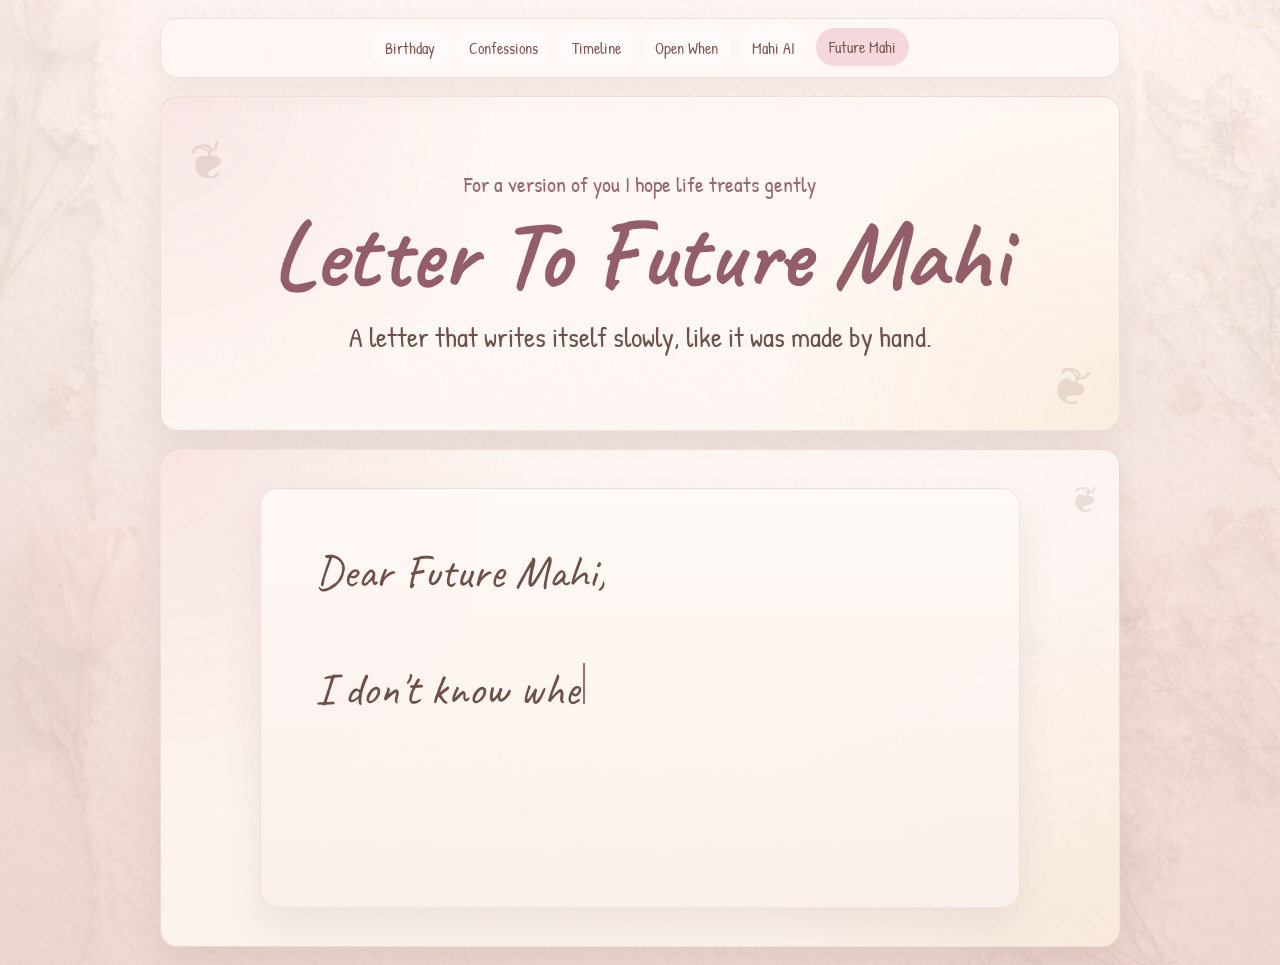
==== future-mahi/index.html @ 1a1420a4 "Initial commit" ====
<!DOCTYPE html>
<html lang="en">
<head>
  <meta charset="UTF-8">
  <meta name="viewport" content="width=device-width, initial-scale=1.0">
  <title>Letter To Future Mahi</title>
  <link rel="preconnect" href="https://fonts.googleapis.com">
  <link rel="preconnect" href="https://fonts.gstatic.com" crossorigin>
  <link href="https://fonts.googleapis.com/css2?family=Caveat:wght@500;600;700&family=Patrick+Hand&display=swap" rel="stylesheet">
  <link rel="stylesheet" href="../shared/new-pages.css">
</head>
<body>
  <main class="love-page">
    <div class="love-wrap">
      <nav class="love-nav" aria-label="Mahi pages">
        <a href="../index.html">Birthday</a>
        <a href="../things-i-never-said/">Confessions</a>
        <a href="../our-timeline/">Timeline</a>
        <a href="../open-when/">Open When</a>
        <a href="../mahi-ai/">Mahi AI</a>
        <a class="active" href="../future-mahi/">Future Mahi</a>
      </nav>

      <section class="love-hero">
        <div>
          <p class="eyebrow">For a version of you I hope life treats gently</p>
          <h1>Letter To Future Mahi</h1>
          <p class="hero-copy">A letter that writes itself slowly, like it was made by hand.</p>
        </div>
      </section>

      <section class="love-card">
        <div class="future-letter" data-future-letter></div>
      </section>
    </div>
  </main>
  <script src="../shared/new-pages.js"></script>
</body>
</html>
---- shared/new-pages.css ----
* {
  box-sizing: border-box;
}

html {
  scroll-behavior: smooth;
}

body {
  margin: 0;
  min-height: 100vh;
  background: #ead9d2;
  color: #6e514d;
  font-family: "Patrick Hand", cursive;
}

button,
textarea,
input {
  font: inherit;
}

.love-page {
  min-height: 100vh;
  background:
    linear-gradient(rgba(255, 247, 244, 0.84), rgba(238, 216, 209, 0.88)),
    url("../back2.png") center / cover fixed no-repeat;
  padding: 18px;
}

.love-wrap {
  width: min(100%, 960px);
  margin: 0 auto;
}

.love-nav {
  position: sticky;
  top: 10px;
  z-index: 20;
  display: flex;
  gap: 8px;
  align-items: center;
  justify-content: center;
  flex-wrap: wrap;
  padding: 10px;
  margin-bottom: 18px;
  border-radius: 18px;
  background: rgba(255, 250, 247, 0.68);
  border: 1px solid rgba(173, 126, 121, 0.18);
  box-shadow: 0 12px 28px rgba(111, 76, 73, 0.08);
  backdrop-filter: blur(4px);
}

.love-nav a {
  color: #7a5752;
  text-decoration: none;
  padding: 8px 13px;
  border-radius: 999px;
  background: rgba(255,255,255,0.48);
  transition: transform .2s ease, background .2s ease;
}

.love-nav a:hover,
.love-nav a.active {
  transform: translateY(-1px);
  background: rgba(226, 154, 169, 0.34);
}

.love-hero,
.love-card {
  position: relative;
  overflow: hidden;
  border-radius: 18px;
  background:
    radial-gradient(circle at top left, rgba(231, 169, 180, 0.22), transparent 34%),
    radial-gradient(circle at bottom right, rgba(242, 209, 155, 0.24), transparent 34%),
    rgba(255, 250, 247, 0.78);
  border: 1px solid rgba(190, 139, 133, 0.18);
  box-shadow: 0 18px 38px rgba(112, 75, 75, 0.10);
}

.love-hero {
  min-height: 220px;
  display: grid;
  place-items: center;
  text-align: center;
  padding: clamp(34px, 6vw, 72px) clamp(18px, 5vw, 64px);
}

.love-hero::before,
.love-hero::after,
.love-card::before {
  content: "\2766";
  position: absolute;
  color: rgba(151, 99, 109, 0.17);
  font-size: 74px;
  line-height: 1;
  pointer-events: none;
}

.love-hero::before {
  left: 24px;
  top: 18px;
  transform: rotate(-14deg);
}

.love-hero::after {
  right: 28px;
  bottom: 16px;
  transform: rotate(12deg);
}

.love-card::before {
  right: 22px;
  top: 16px;
  font-size: 54px;
}

.eyebrow {
  margin: 0 0 8px;
  font-size: clamp(17px, 2vw, 22px);
  color: #986872;
}

h1,
h2 {
  margin: 0;
  font-family: "Caveat", cursive;
  color: #935d69;
  line-height: 1;
}

h1 {
  font-size: clamp(48px, 9vw, 96px);
}

h2 {
  font-size: clamp(34px, 5vw, 58px);
}

.hero-copy {
  max-width: 660px;
  margin: 14px auto 0;
  font-size: clamp(20px, 2.4vw, 28px);
  line-height: 1.45;
}

.love-card {
  margin-top: 18px;
  padding: clamp(20px, 4vw, 38px);
}

.soft-btn {
  border: 0;
  border-radius: 999px;
  padding: 12px 24px;
  color: #fff;
  background: linear-gradient(135deg, #e58ca0, #c95f7b);
  box-shadow: 0 10px 22px rgba(145, 86, 98, 0.16);
  cursor: pointer;
  transition: transform .2s ease, box-shadow .2s ease;
}

.soft-btn:hover {
  transform: translateY(-2px);
  box-shadow: 0 13px 26px rgba(145, 86, 98, 0.18);
}

.gold-btn {
  color: #684b27;
  background: linear-gradient(135deg, #f3d7a2, #e6b96f);
}

.confession-card {
  min-height: 260px;
  display: grid;
  place-items: center;
  text-align: center;
  padding: clamp(24px, 5vw, 54px);
}

.confession-text {
  font-family: "Caveat", cursive;
  font-size: clamp(34px, 5.5vw, 68px);
  line-height: 1.16;
  color: #704f4a;
  opacity: 0;
  transform: translateY(14px);
}

.confession-text.show {
  animation: softReveal .65s ease forwards;
}

.confession-controls,
.ai-moods {
  display: flex;
  justify-content: center;
  gap: 10px;
  flex-wrap: wrap;
  margin-top: 18px;
}

.counter {
  margin-top: 10px;
  text-align: center;
  color: #9b7370;
}

.timeline {
  position: relative;
  margin: 10px auto 0;
  max-width: 760px;
  padding-left: 22px;
}

.timeline::before {
  content: "";
  position: absolute;
  left: 21px;
  top: 18px;
  bottom: 18px;
  width: 2px;
  background: linear-gradient(#e4a1b0, #e8bf7e);
}

.timeline-item {
  position: relative;
  margin: 0 0 18px;
  padding-left: 30px;
  opacity: 0;
  transform: translateY(18px);
  animation: softReveal .75s ease forwards;
}

.timeline-item:nth-child(2) { animation-delay: .12s; }
.timeline-item:nth-child(3) { animation-delay: .24s; }
.timeline-item:nth-child(4) { animation-delay: .36s; }
.timeline-item:nth-child(5) { animation-delay: .48s; }
.timeline-item:nth-child(6) { animation-delay: .60s; }
.timeline-item:nth-child(7) { animation-delay: .72s; }

.timeline-dot {
  position: absolute;
  left: -7px;
  top: 9px;
  width: 16px;
  height: 16px;
  border-radius: 50%;
  background: #d9768d;
  box-shadow: 0 0 0 7px rgba(217, 118, 141, 0.15);
}

.timeline-box {
  padding: 18px;
  border-radius: 14px;
  background: rgba(255,255,255,0.66);
  border: 1px solid rgba(190, 139, 133, 0.16);
}

.timeline-title {
  font-family: "Caveat", cursive;
  font-size: clamp(28px, 4vw, 42px);
  color: #965f6b;
}

.timeline-copy {
  font-size: clamp(18px, 2vw, 23px);
  line-height: 1.45;
  margin-top: 4px;
}

.open-grid {
  display: grid;
  grid-template-columns: repeat(2, minmax(0, 1fr));
  gap: 14px;
}

.open-card {
  min-height: 158px;
  border: 0;
  border-radius: 16px;
  padding: 20px;
  text-align: left;
  color: #6e514d;
  background:
    linear-gradient(135deg, rgba(255,255,255,0.78), rgba(246, 224, 218, 0.78));
  box-shadow: 0 12px 22px rgba(112, 75, 75, 0.08);
  cursor: pointer;
  transition: transform .22s ease, box-shadow .22s ease;
}

.open-card:hover {
  transform: translateY(-4px) rotate(-.5deg);
  box-shadow: 0 16px 28px rgba(112, 75, 75, 0.12);
}

.open-card-title {
  font-family: "Caveat", cursive;
  font-size: clamp(30px, 4vw, 46px);
  color: #945d69;
  line-height: 1;
}

.open-message {
  display: none;
  margin-top: 12px;
  font-size: clamp(19px, 2.2vw, 26px);
  line-height: 1.45;
}

.open-card.open .open-message {
  display: block;
  animation: softReveal .45s ease;
}

.chat-window {
  max-width: 760px;
  margin: 0 auto;
  display: grid;
  gap: 12px;
}

.bubble {
  max-width: 82%;
  padding: 14px 18px;
  border-radius: 18px;
  font-size: clamp(19px, 2.2vw, 25px);
  line-height: 1.45;
  box-shadow: 0 10px 20px rgba(112, 75, 75, 0.08);
}

.bubble.mahi {
  justify-self: start;
  background: rgba(255,255,255,0.78);
}

.bubble.ai {
  justify-self: end;
  background: rgba(229, 140, 160, 0.22);
}

.heart-float {
  position: fixed;
  top: 100vh;
  pointer-events: none;
  animation: floatHeart 2.4s ease-out forwards;
  color: #c95f7b;
  z-index: 50;
}

.future-letter {
  max-width: 760px;
  margin: 0 auto;
  min-height: 420px;
  padding: clamp(24px, 5vw, 54px);
  border-radius: 18px;
  background:
    linear-gradient(rgba(255,249,246,0.92), rgba(249,239,234,0.92));
  border: 1px solid rgba(190, 139, 133, 0.18);
  box-shadow: 0 18px 38px rgba(112, 75, 75, 0.10);
  font-family: "Caveat", cursive;
  font-size: clamp(27px, 4vw, 46px);
  line-height: 1.28;
  color: #6f4f4a;
  white-space: pre-line;
}

.typing-caret::after {
  content: "";
  display: inline-block;
  width: 2px;
  height: .9em;
  margin-left: 4px;
  background: #a46b74;
  animation: caretBlink .72s step-end infinite;
}

@keyframes softReveal {
  to {
    opacity: 1;
    transform: translateY(0);
  }
}

@keyframes caretBlink {
  50% { opacity: 0; }
}

@keyframes floatHeart {
  to {
    transform: translateY(-120vh) rotate(18deg);
    opacity: 0;
  }
}

@media (max-width: 680px) {
  .love-page {
    padding: 10px;
    background-attachment: scroll;
  }

  .love-nav {
    position: relative;
    top: 0;
    justify-content: flex-start;
    overflow-x: auto;
    flex-wrap: nowrap;
  }

  .love-nav a {
    white-space: nowrap;
  }

  .love-hero {
    min-height: 190px;
    padding: 34px 16px;
  }

  .open-grid {
    grid-template-columns: 1fr;
  }

  .bubble {
    max-width: 94%;
  }

  .future-letter {
    min-height: 360px;
  }
}
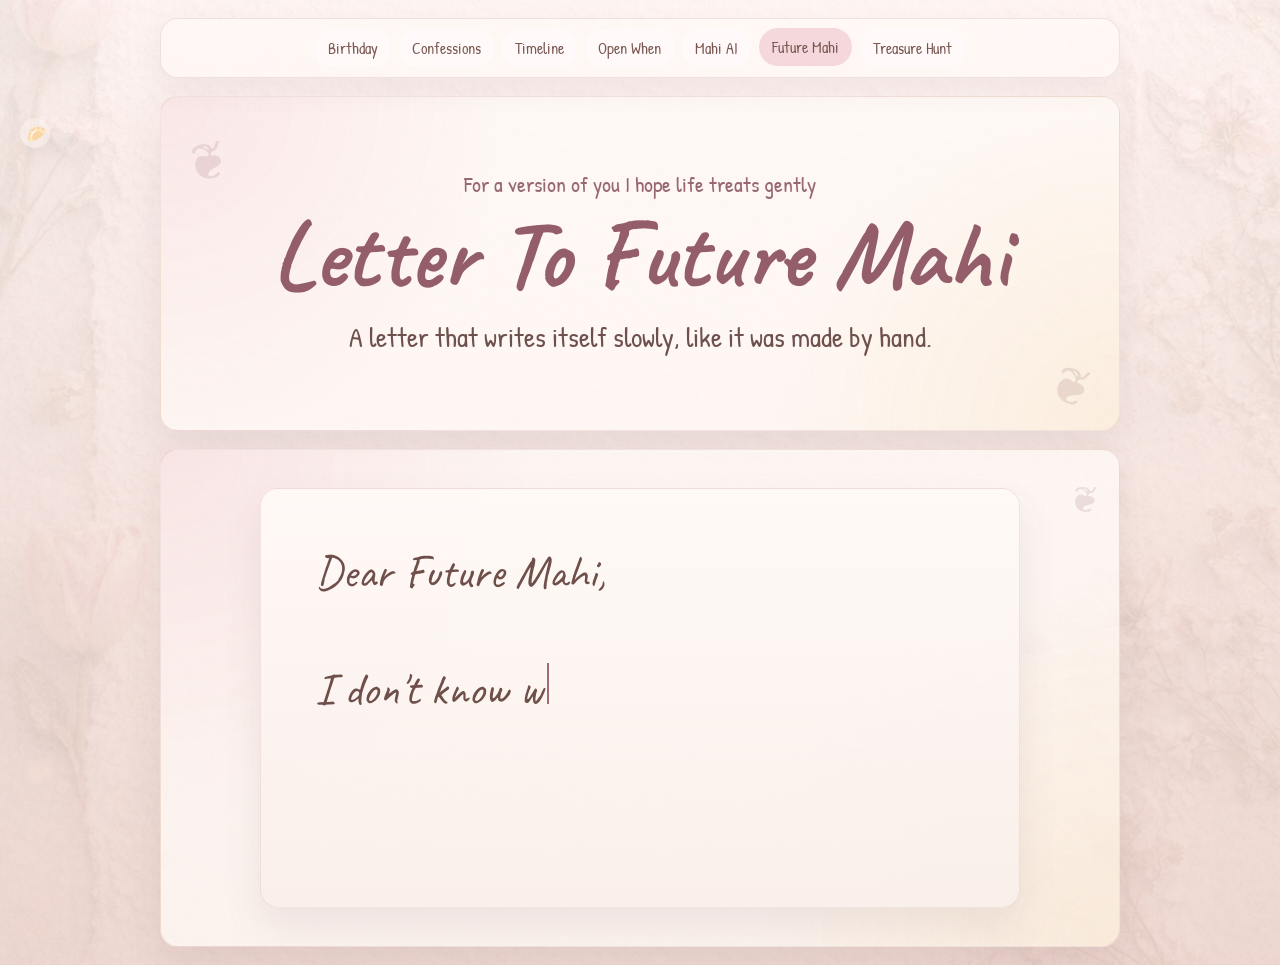
==== commit 3edc9be2: "Added treasure hunt and final mission" ====
--- a/future-mahi/index.html
+++ b/future-mahi/index.html
@@ -8,6 +8,7 @@
   <link rel="preconnect" href="https://fonts.gstatic.com" crossorigin>
   <link href="https://fonts.googleapis.com/css2?family=Caveat:wght@500;600;700&family=Patrick+Hand&display=swap" rel="stylesheet">
   <link rel="stylesheet" href="../shared/new-pages.css">
+  <link rel="stylesheet" href="../shared/treasure-hunt.css">
 </head>
 <body>
   <main class="love-page">
@@ -19,6 +20,7 @@
         <a href="../open-when/">Open When</a>
         <a href="../mahi-ai/">Mahi AI</a>
         <a class="active" href="../future-mahi/">Future Mahi</a>
+        <a href="../treasure-hunt/">Treasure Hunt</a>
       </nav>
 
       <section class="love-hero">
@@ -34,6 +36,8 @@
       </section>
     </div>
   </main>
+  <button class="treasure-heart pos-future" data-treasure-heart="future-mahi" aria-label="Hidden golgappa">&#129375;</button>
   <script src="../shared/new-pages.js"></script>
+  <script src="../shared/treasure-hunt.js"></script>
 </body>
 </html>
--- a/shared/treasure-hunt.css
+++ b/shared/treasure-hunt.css
@@ -0,0 +1,72 @@
+.treasure-heart {
+  position: fixed;
+  z-index: 30000;
+  width: 30px;
+  height: 30px;
+  border: 0;
+  border-radius: 50%;
+  color: rgba(151, 99, 109, 0.76);
+  background: rgba(255, 250, 247, 0.34);
+  box-shadow: 0 8px 18px rgba(112, 75, 75, 0.08);
+  cursor: pointer;
+  font-size: 17px;
+  line-height: 30px;
+  transition: transform .2s ease, opacity .2s ease, background .2s ease;
+}
+
+.treasure-heart:hover {
+  transform: scale(1.12) rotate(-8deg);
+  background: rgba(229, 140, 160, 0.20);
+}
+
+.treasure-heart.found {
+  opacity: .42;
+  pointer-events: none;
+}
+
+.treasure-heart.pos-confessions { right: 22px; bottom: 84px; }
+.treasure-heart.pos-timeline { left: 24px; bottom: 82px; }
+.treasure-heart.pos-open-when { right: 18px; top: 112px; }
+.treasure-heart.pos-future { left: 20px; top: 118px; }
+.treasure-heart.pos-vault { right: 28px; bottom: 104px; }
+.treasure-heart.pos-ai { left: 22px; bottom: 96px; }
+.treasure-heart.pos-secret { right: 18px; bottom: 22px; }
+
+.treasure-toast {
+  position: fixed;
+  left: 50%;
+  bottom: 28px;
+  z-index: 50000;
+  transform: translateX(-50%) translateY(20px);
+  opacity: 0;
+  padding: 12px 20px;
+  border-radius: 999px;
+  color: #fff;
+  background: linear-gradient(135deg, #e58ca0, #c95f7b);
+  box-shadow: 0 12px 26px rgba(112, 75, 75, 0.20);
+  font-family: "Patrick Hand", cursive;
+  font-size: 20px;
+  pointer-events: none;
+  transition: opacity .25s ease, transform .25s ease;
+}
+
+.treasure-toast.show {
+  opacity: 1;
+  transform: translateX(-50%) translateY(0);
+}
+
+@media (max-width: 680px) {
+  .treasure-heart {
+    width: 28px;
+    height: 28px;
+    font-size: 16px;
+    line-height: 28px;
+  }
+
+  .treasure-heart.pos-confessions,
+  .treasure-heart.pos-timeline,
+  .treasure-heart.pos-vault,
+  .treasure-heart.pos-ai {
+    bottom: 72px;
+  }
+}
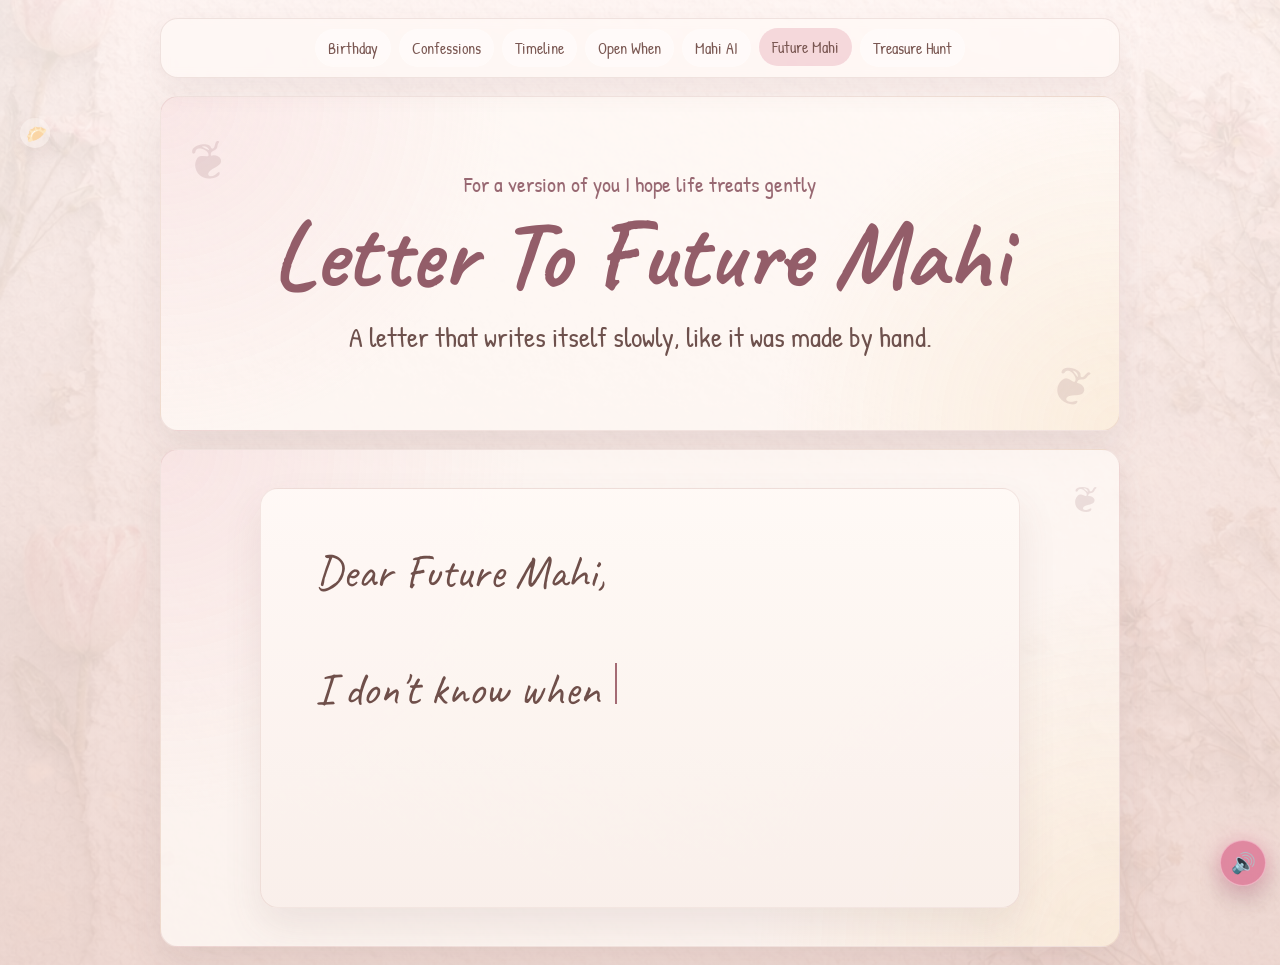
==== commit 8b6a4ff3: "Added music system for all pages" ====
--- a/future-mahi/index.html
+++ b/future-mahi/index.html
@@ -39,5 +39,6 @@
   <button class="treasure-heart pos-future" data-treasure-heart="future-mahi" aria-label="Hidden golgappa">&#129375;</button>
   <script src="../shared/new-pages.js"></script>
   <script src="../shared/treasure-hunt.js"></script>
+  <script src="../shared/music-manager.js"></script>
 </body>
 </html>
